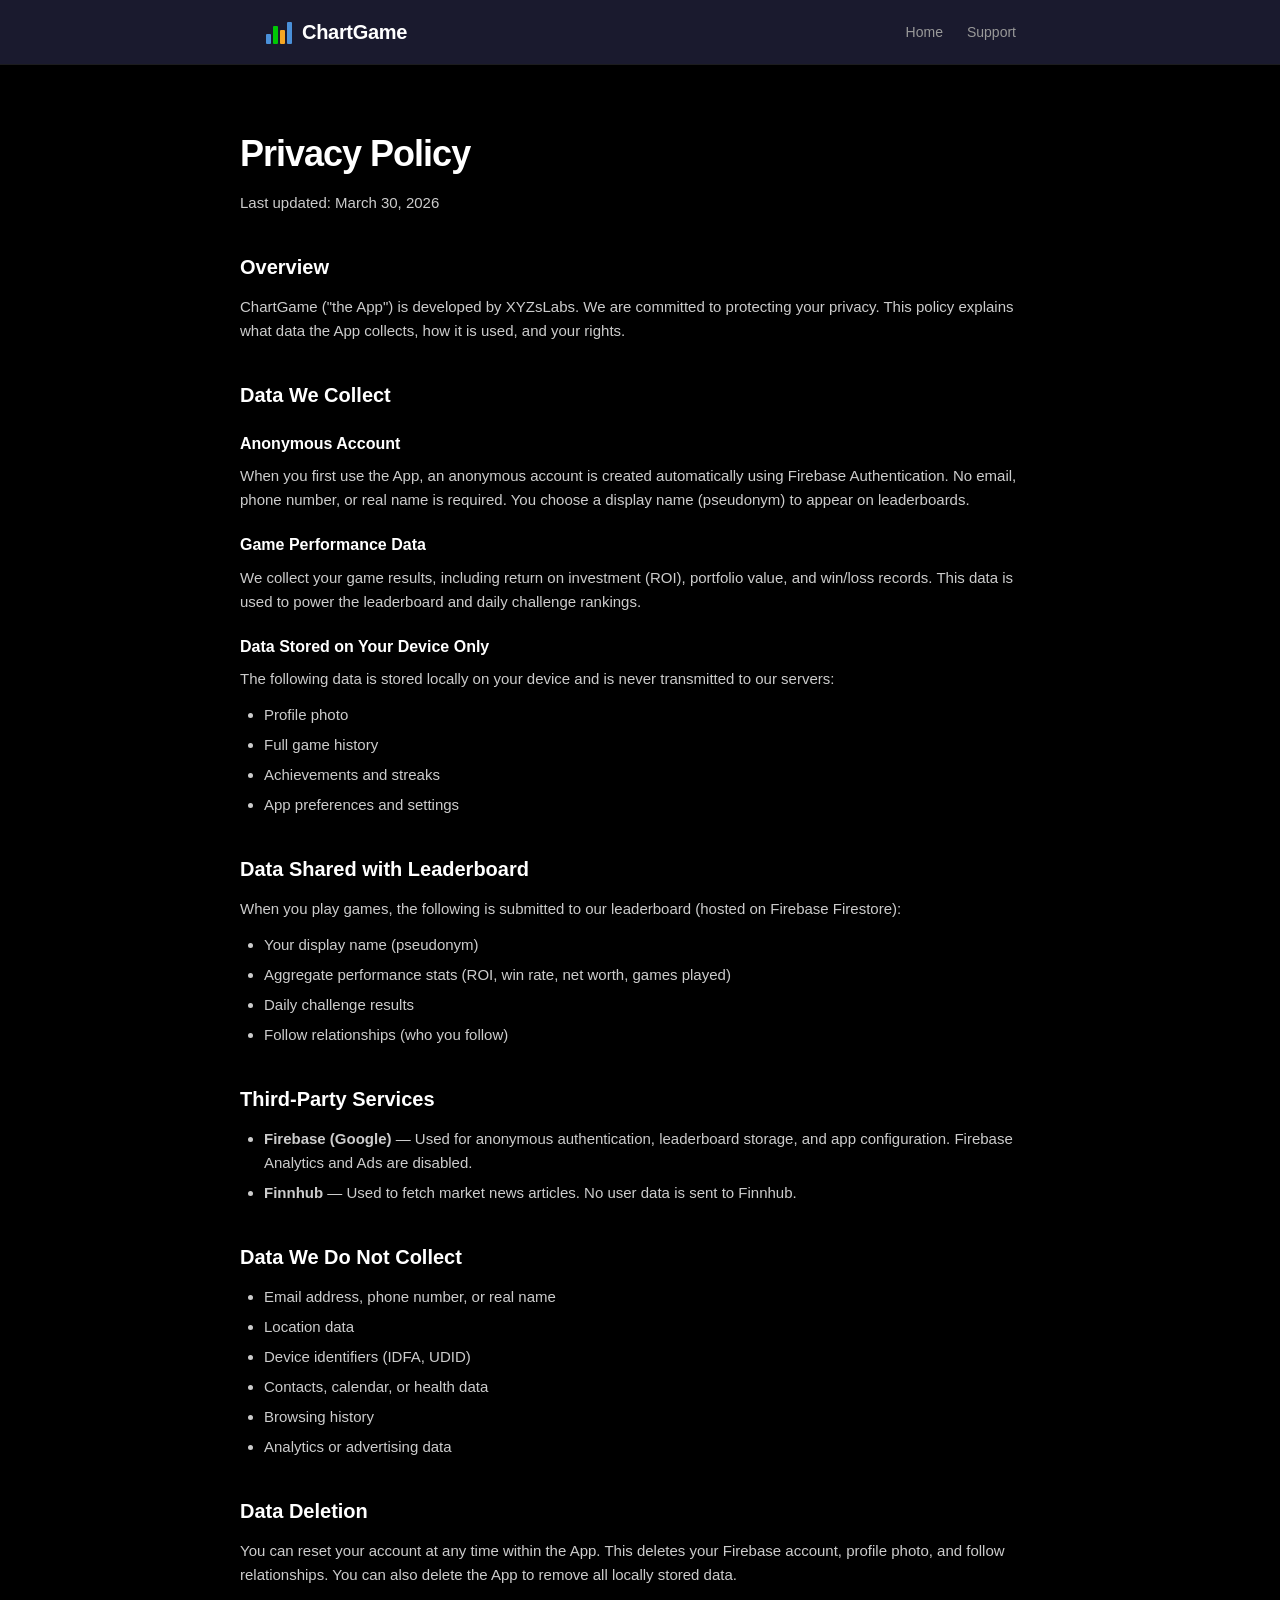
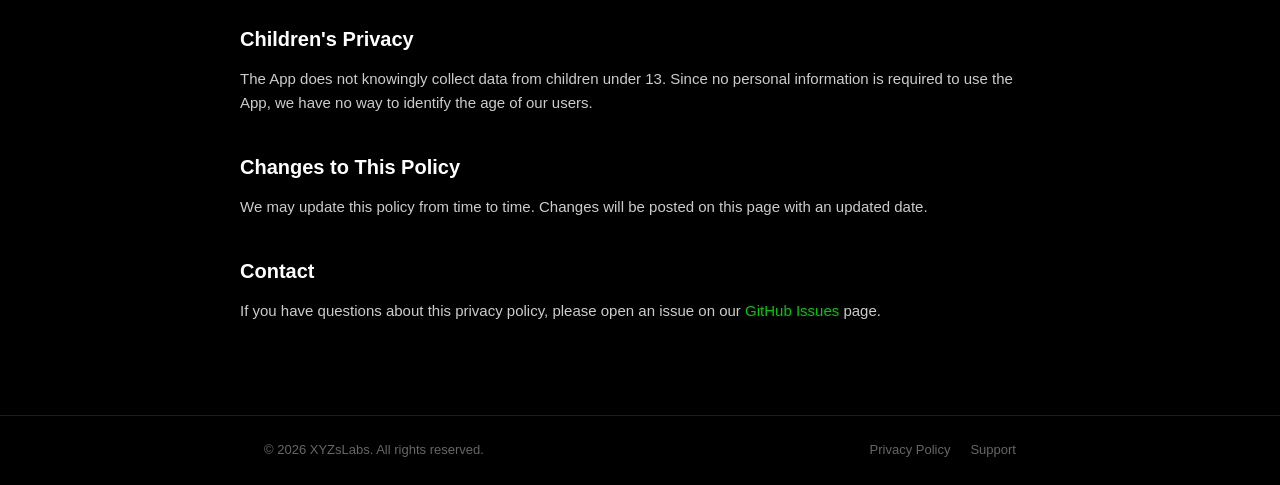
==== privacy.html @ 576191d2 "feat: add app website with landing page, privacy policy, and support page" ====
<!DOCTYPE html>
<html lang="en">
<head>
    <meta charset="UTF-8">
    <meta name="viewport" content="width=device-width, initial-scale=1.0">
    <title>Privacy Policy - ChartGame</title>
    <link rel="stylesheet" href="style.css">
</head>
<body>
    <header>
        <div class="container">
            <div class="logo">
                <a href="index.html" style="display:flex;align-items:center;gap:10px;text-decoration:none;color:inherit;">
                    <svg width="28" height="28" viewBox="0 0 28 28" fill="none">
                        <rect x="2" y="16" width="5" height="10" rx="1" fill="#4A90D9"/>
                        <rect x="9" y="8" width="5" height="18" rx="1" fill="#00C805"/>
                        <rect x="16" y="12" width="5" height="14" rx="1" fill="#F5A623"/>
                        <rect x="23" y="4" width="5" height="22" rx="1" fill="#4A90D9"/>
                    </svg>
                    <span>ChartGame</span>
                </a>
            </div>
            <nav>
                <a href="index.html">Home</a>
                <a href="support.html">Support</a>
            </nav>
        </div>
    </header>

    <main>
        <div class="container page-content">
            <h1>Privacy Policy</h1>
            <p class="last-updated">Last updated: March 30, 2026</p>

            <h2>Overview</h2>
            <p>ChartGame ("the App") is developed by XYZsLabs. We are committed to protecting your privacy. This policy explains what data the App collects, how it is used, and your rights.</p>

            <h2>Data We Collect</h2>

            <h3>Anonymous Account</h3>
            <p>When you first use the App, an anonymous account is created automatically using Firebase Authentication. No email, phone number, or real name is required. You choose a display name (pseudonym) to appear on leaderboards.</p>

            <h3>Game Performance Data</h3>
            <p>We collect your game results, including return on investment (ROI), portfolio value, and win/loss records. This data is used to power the leaderboard and daily challenge rankings.</p>

            <h3>Data Stored on Your Device Only</h3>
            <p>The following data is stored locally on your device and is never transmitted to our servers:</p>
            <ul>
                <li>Profile photo</li>
                <li>Full game history</li>
                <li>Achievements and streaks</li>
                <li>App preferences and settings</li>
            </ul>

            <h2>Data Shared with Leaderboard</h2>
            <p>When you play games, the following is submitted to our leaderboard (hosted on Firebase Firestore):</p>
            <ul>
                <li>Your display name (pseudonym)</li>
                <li>Aggregate performance stats (ROI, win rate, net worth, games played)</li>
                <li>Daily challenge results</li>
                <li>Follow relationships (who you follow)</li>
            </ul>

            <h2>Third-Party Services</h2>
            <ul>
                <li><strong>Firebase (Google)</strong> — Used for anonymous authentication, leaderboard storage, and app configuration. Firebase Analytics and Ads are disabled.</li>
                <li><strong>Finnhub</strong> — Used to fetch market news articles. No user data is sent to Finnhub.</li>
            </ul>

            <h2>Data We Do Not Collect</h2>
            <ul>
                <li>Email address, phone number, or real name</li>
                <li>Location data</li>
                <li>Device identifiers (IDFA, UDID)</li>
                <li>Contacts, calendar, or health data</li>
                <li>Browsing history</li>
                <li>Analytics or advertising data</li>
            </ul>

            <h2>Data Deletion</h2>
            <p>You can reset your account at any time within the App. This deletes your Firebase account, profile photo, and follow relationships. You can also delete the App to remove all locally stored data.</p>

            <h2>Children's Privacy</h2>
            <p>The App does not knowingly collect data from children under 13. Since no personal information is required to use the App, we have no way to identify the age of our users.</p>

            <h2>Changes to This Policy</h2>
            <p>We may update this policy from time to time. Changes will be posted on this page with an updated date.</p>

            <h2>Contact</h2>
            <p>If you have questions about this privacy policy, please open an issue on our <a href="https://github.com/XYZsLabs/ChartGame/issues">GitHub Issues</a> page.</p>
        </div>
    </main>

    <footer>
        <div class="container">
            <p>&copy; 2026 XYZsLabs. All rights reserved.</p>
            <div class="footer-links">
                <a href="privacy.html">Privacy Policy</a>
                <a href="support.html">Support</a>
            </div>
        </div>
    </footer>
</body>
</html>
---- style.css ----
* {
    margin: 0;
    padding: 0;
    box-sizing: border-box;
}

body {
    font-family: -apple-system, BlinkMacSystemFont, 'Segoe UI', Roboto, sans-serif;
    background: #000;
    color: #fff;
    line-height: 1.6;
    min-height: 100vh;
    display: flex;
    flex-direction: column;
}

.container {
    max-width: 800px;
    margin: 0 auto;
    padding: 0 24px;
}

/* Header */
header {
    background: #1a1a2e;
    border-bottom: 1px solid #1C1C1E;
    padding: 16px 0;
    position: sticky;
    top: 0;
    z-index: 10;
}

header .container {
    display: flex;
    justify-content: space-between;
    align-items: center;
}

.logo {
    display: flex;
    align-items: center;
    gap: 10px;
    font-size: 20px;
    font-weight: 600;
    letter-spacing: -0.3px;
}

nav {
    display: flex;
    gap: 24px;
}

nav a {
    color: #999;
    text-decoration: none;
    font-size: 14px;
    transition: color 0.2s;
}

nav a:hover {
    color: #fff;
}

/* Hero */
.hero {
    padding: 80px 0 60px;
    text-align: center;
}

.hero h1 {
    font-size: 48px;
    font-weight: 700;
    line-height: 1.1;
    letter-spacing: -1.5px;
    margin-bottom: 20px;
}

.subtitle {
    font-size: 18px;
    color: #999;
    max-width: 520px;
    margin: 0 auto 36px;
    line-height: 1.6;
}

.download-btn {
    display: inline-block;
    background: #00C805;
    color: #000;
    padding: 14px 32px;
    border-radius: 100px;
    text-decoration: none;
    font-weight: 600;
    font-size: 16px;
    transition: opacity 0.2s;
}

.download-btn:hover {
    opacity: 0.9;
}

/* Features */
.features {
    padding: 40px 0 80px;
}

.feature-grid {
    display: grid;
    grid-template-columns: 1fr 1fr;
    gap: 24px;
}

.feature {
    background: #1C1C1E;
    border-radius: 16px;
    padding: 28px;
}

.feature-icon {
    margin-bottom: 16px;
}

.feature h3 {
    font-size: 16px;
    font-weight: 600;
    margin-bottom: 8px;
}

.feature p {
    font-size: 14px;
    color: #999;
    line-height: 1.5;
}

/* Page Content (Privacy, Support) */
.page-content {
    padding: 60px 0 80px;
}

.page-content h1 {
    font-size: 36px;
    font-weight: 700;
    letter-spacing: -1px;
    margin-bottom: 8px;
}

.last-updated {
    color: #666;
    font-size: 14px;
    margin-bottom: 40px;
}

.page-content h2 {
    font-size: 20px;
    font-weight: 600;
    margin-top: 36px;
    margin-bottom: 12px;
}

.page-content h3 {
    font-size: 16px;
    font-weight: 600;
    margin-top: 20px;
    margin-bottom: 8px;
}

.page-content p {
    color: #ccc;
    font-size: 15px;
    margin-bottom: 12px;
}

.page-content ul {
    color: #ccc;
    font-size: 15px;
    padding-left: 24px;
    margin-bottom: 12px;
}

.page-content li {
    margin-bottom: 6px;
}

.page-content a {
    color: #00C805;
    text-decoration: none;
}

.page-content a:hover {
    text-decoration: underline;
}

/* Support Card */
.support-card {
    background: #1C1C1E;
    border-radius: 16px;
    padding: 36px;
    text-align: center;
    margin-bottom: 48px;
}

.support-card h2 {
    margin-top: 0;
}

.support-card p {
    max-width: 440px;
    margin: 0 auto 24px;
}

/* FAQ */
.faq h2 {
    margin-bottom: 20px;
}

.faq-item {
    border-bottom: 1px solid #1C1C1E;
    padding: 20px 0;
}

.faq-item:last-child {
    border-bottom: none;
}

.faq-item h3 {
    color: #fff;
    margin-top: 0;
    margin-bottom: 8px;
}

.faq-item p {
    margin-bottom: 0;
}

/* Footer */
footer {
    margin-top: auto;
    border-top: 1px solid #1C1C1E;
    padding: 24px 0;
}

footer .container {
    display: flex;
    justify-content: space-between;
    align-items: center;
}

footer p {
    color: #666;
    font-size: 13px;
}

.footer-links {
    display: flex;
    gap: 20px;
}

.footer-links a {
    color: #666;
    text-decoration: none;
    font-size: 13px;
    transition: color 0.2s;
}

.footer-links a:hover {
    color: #999;
}

/* Responsive */
@media (max-width: 600px) {
    .hero h1 {
        font-size: 32px;
    }

    .subtitle {
        font-size: 16px;
    }

    .feature-grid {
        grid-template-columns: 1fr;
    }

    footer .container {
        flex-direction: column;
        gap: 12px;
        text-align: center;
    }
}
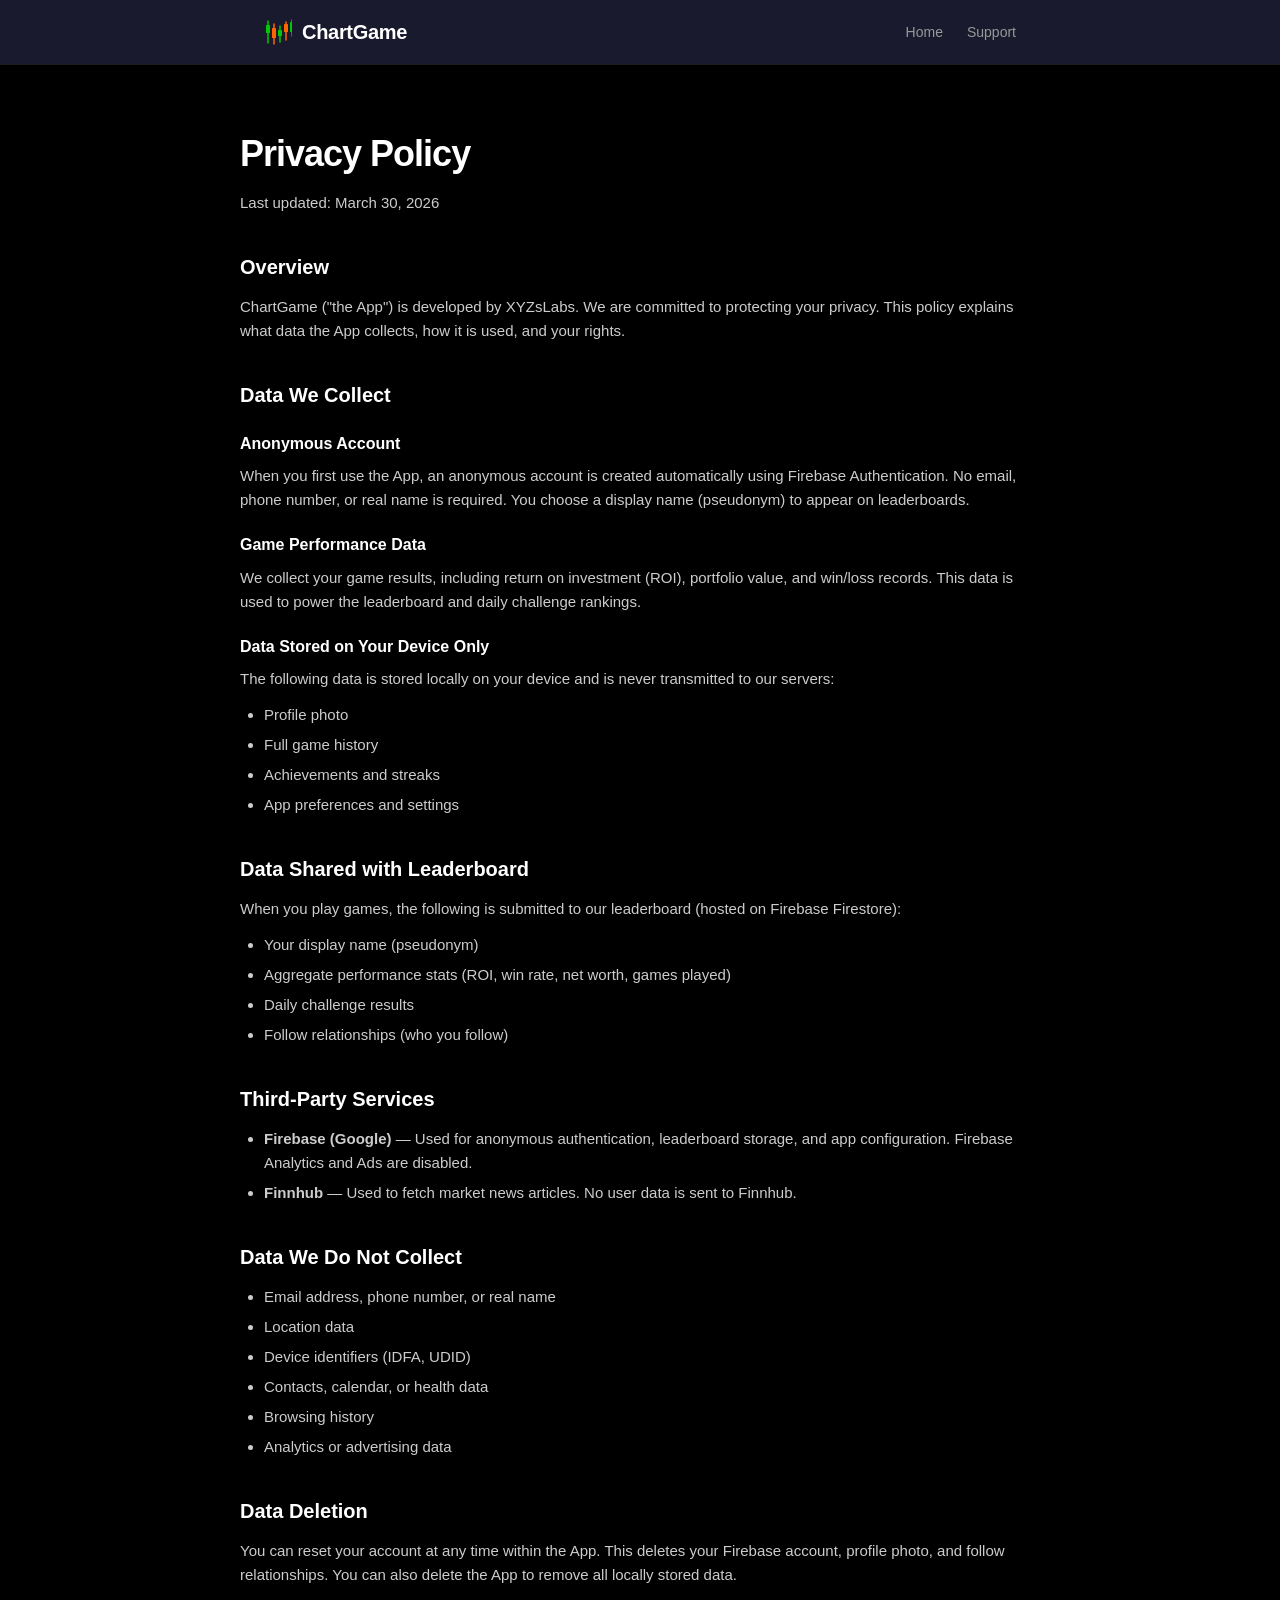
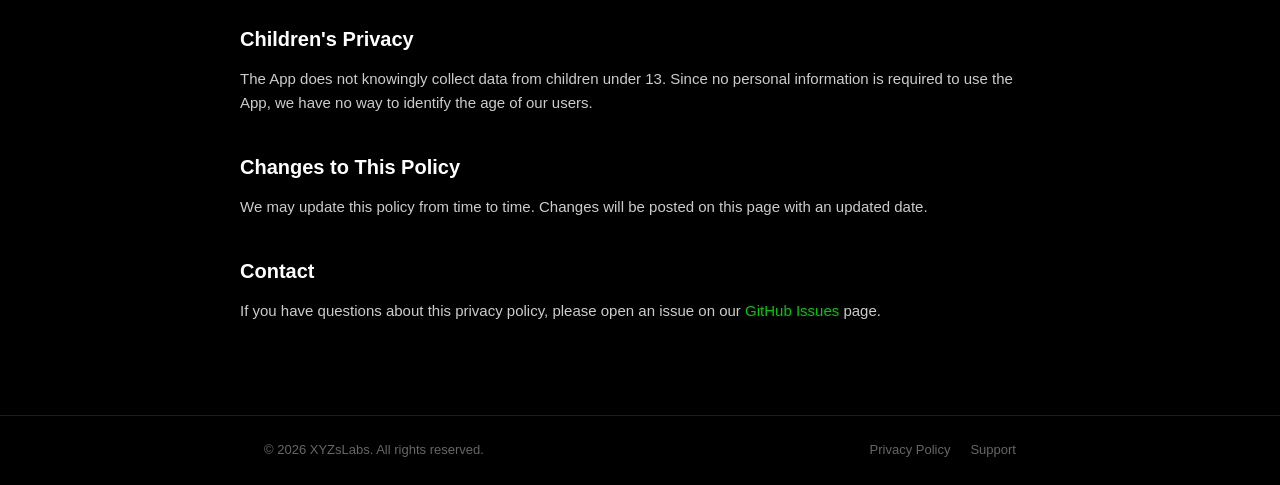
==== commit 4929d169: "fix: use candlestick logo matching app icon, fix support button text visibility" ====
--- a/privacy.html
+++ b/privacy.html
@@ -12,10 +12,16 @@
             <div class="logo">
                 <a href="index.html" style="display:flex;align-items:center;gap:10px;text-decoration:none;color:inherit;">
                     <svg width="28" height="28" viewBox="0 0 28 28" fill="none">
-                        <rect x="2" y="16" width="5" height="10" rx="1" fill="#4A90D9"/>
-                        <rect x="9" y="8" width="5" height="18" rx="1" fill="#00C805"/>
-                        <rect x="16" y="12" width="5" height="14" rx="1" fill="#F5A623"/>
-                        <rect x="23" y="4" width="5" height="22" rx="1" fill="#4A90D9"/>
+                        <line x1="4" y1="3" x2="4" y2="25" stroke="#00C805" stroke-width="1.5" stroke-linecap="round"/>
+                        <rect x="2" y="7" width="4" height="8" rx="0.5" fill="#00C805"/>
+                        <line x1="10" y1="6" x2="10" y2="26" stroke="#FF6600" stroke-width="1.5" stroke-linecap="round"/>
+                        <rect x="8" y="10" width="4" height="10" rx="0.5" fill="#FF6600"/>
+                        <line x1="16" y1="8" x2="16" y2="24" stroke="#00C805" stroke-width="1.5" stroke-linecap="round"/>
+                        <rect x="14" y="12" width="4" height="6" rx="0.5" fill="#00C805"/>
+                        <line x1="22" y1="4" x2="22" y2="22" stroke="#FF6600" stroke-width="1.5" stroke-linecap="round"/>
+                        <rect x="20" y="6" width="4" height="8" rx="0.5" fill="#FF6600"/>
+                        <line x1="28" y1="2" x2="28" y2="18" stroke="#00C805" stroke-width="1.5" stroke-linecap="round"/>
+                        <rect x="26" y="4" width="4" height="10" rx="0.5" fill="#00C805"/>
                     </svg>
                     <span>ChartGame</span>
                 </a>
--- a/style.css
+++ b/style.css
@@ -190,6 +190,14 @@
     text-decoration: underline;
 }
 
+.page-content a.download-btn {
+    color: #000;
+}
+
+.page-content a.download-btn:hover {
+    text-decoration: none;
+}
+
 /* Support Card */
 .support-card {
     background: #1C1C1E;
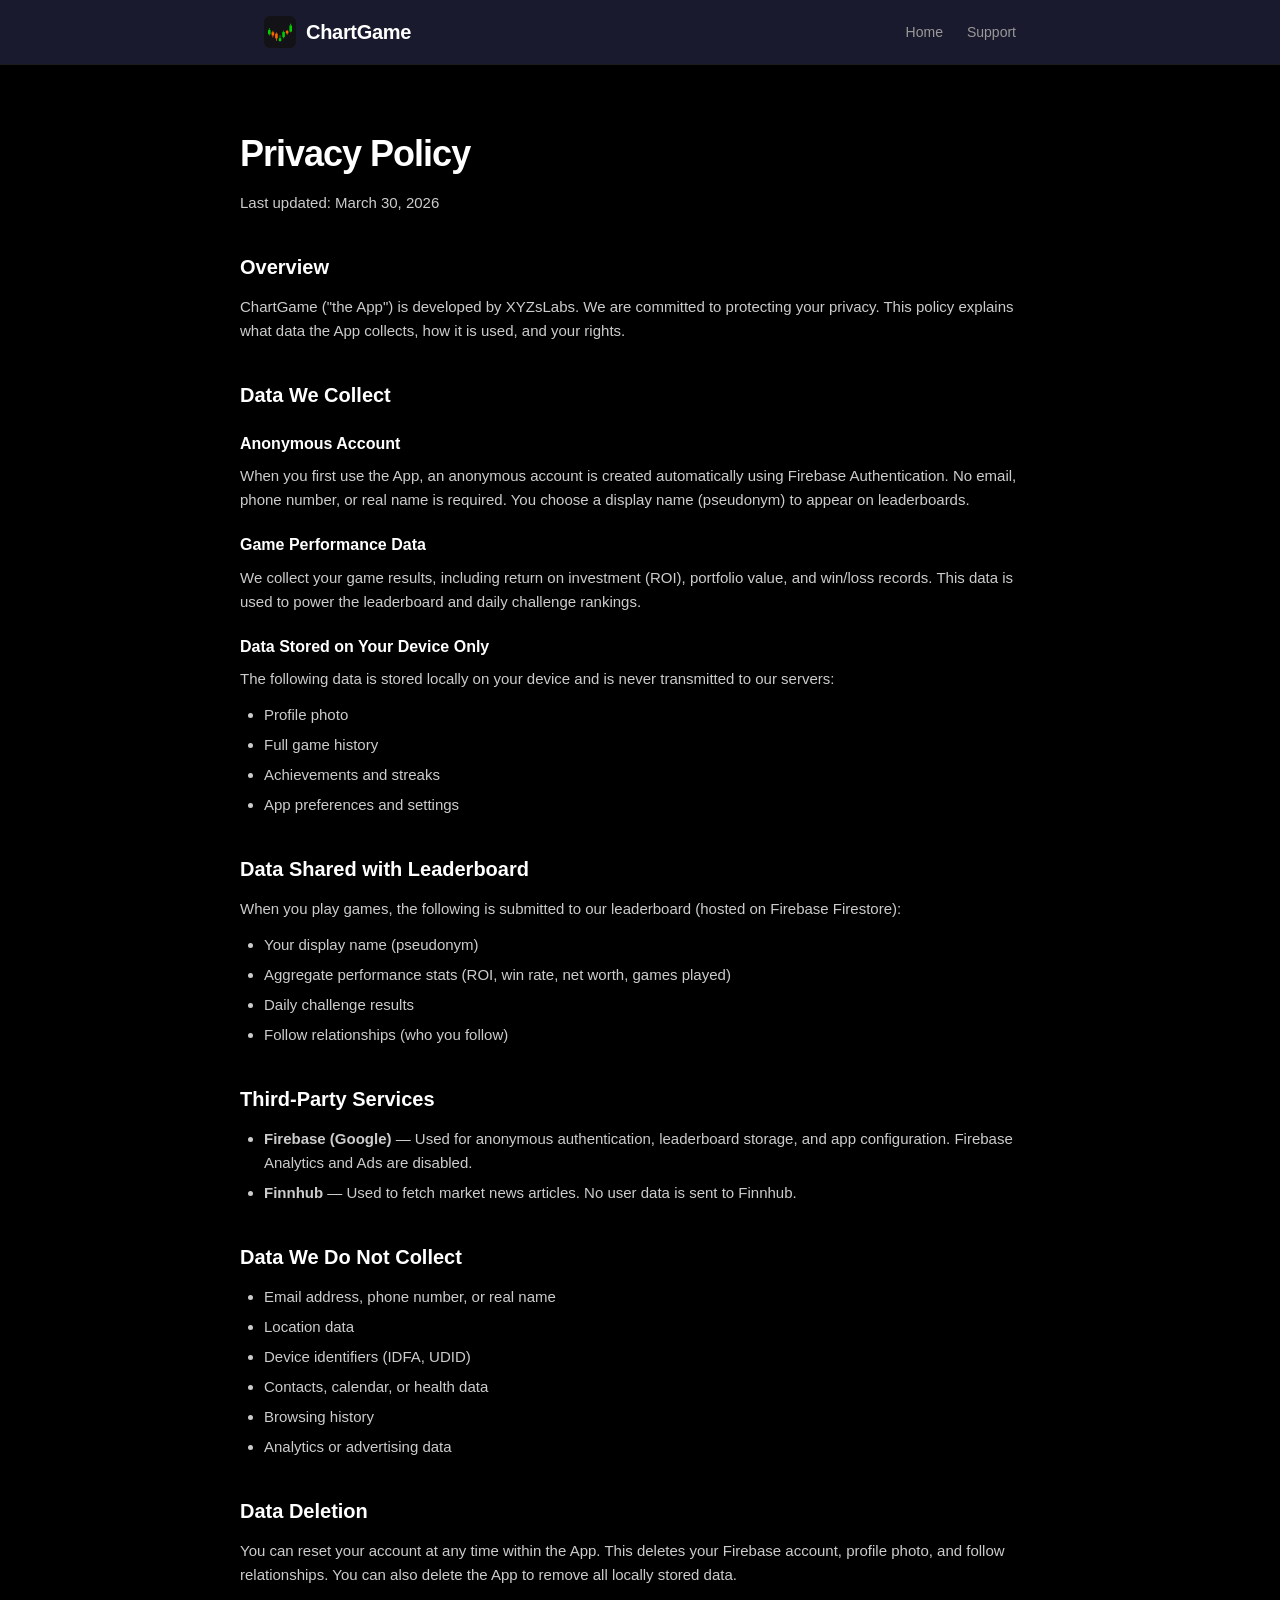
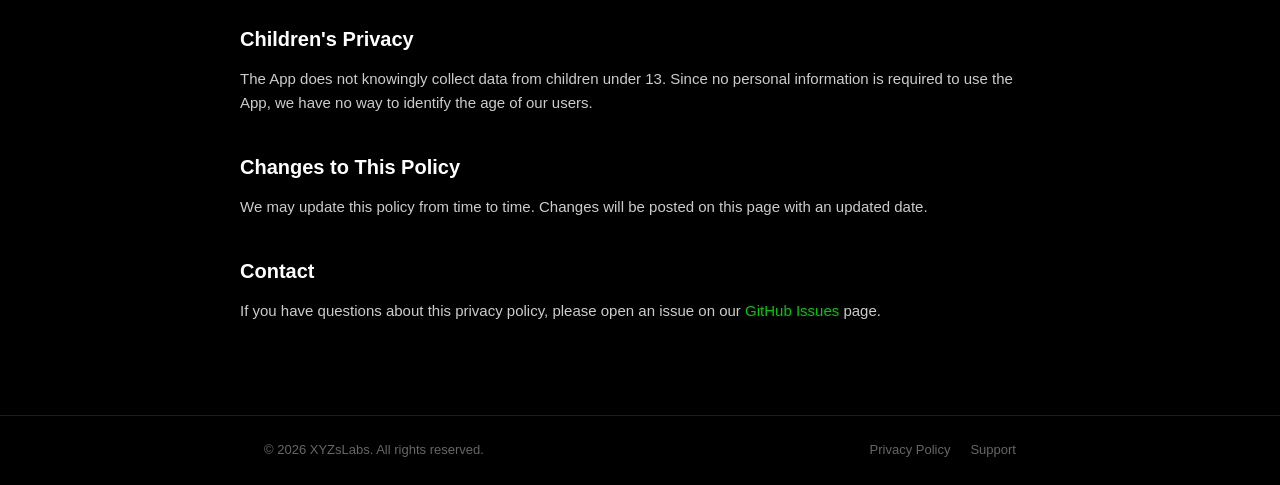
==== commit d847f626: "fix: use actual app icon for logo, fix support button text color" ====
--- a/privacy.html
+++ b/privacy.html
@@ -11,18 +11,7 @@
         <div class="container">
             <div class="logo">
                 <a href="index.html" style="display:flex;align-items:center;gap:10px;text-decoration:none;color:inherit;">
-                    <svg width="28" height="28" viewBox="0 0 28 28" fill="none">
-                        <line x1="4" y1="3" x2="4" y2="25" stroke="#00C805" stroke-width="1.5" stroke-linecap="round"/>
-                        <rect x="2" y="7" width="4" height="8" rx="0.5" fill="#00C805"/>
-                        <line x1="10" y1="6" x2="10" y2="26" stroke="#FF6600" stroke-width="1.5" stroke-linecap="round"/>
-                        <rect x="8" y="10" width="4" height="10" rx="0.5" fill="#FF6600"/>
-                        <line x1="16" y1="8" x2="16" y2="24" stroke="#00C805" stroke-width="1.5" stroke-linecap="round"/>
-                        <rect x="14" y="12" width="4" height="6" rx="0.5" fill="#00C805"/>
-                        <line x1="22" y1="4" x2="22" y2="22" stroke="#FF6600" stroke-width="1.5" stroke-linecap="round"/>
-                        <rect x="20" y="6" width="4" height="8" rx="0.5" fill="#FF6600"/>
-                        <line x1="28" y1="2" x2="28" y2="18" stroke="#00C805" stroke-width="1.5" stroke-linecap="round"/>
-                        <rect x="26" y="4" width="4" height="10" rx="0.5" fill="#00C805"/>
-                    </svg>
+                    <img src="appicon.png" alt="ChartGame" width="32" height="32" style="border-radius:6px;">
                     <span>ChartGame</span>
                 </a>
             </div>
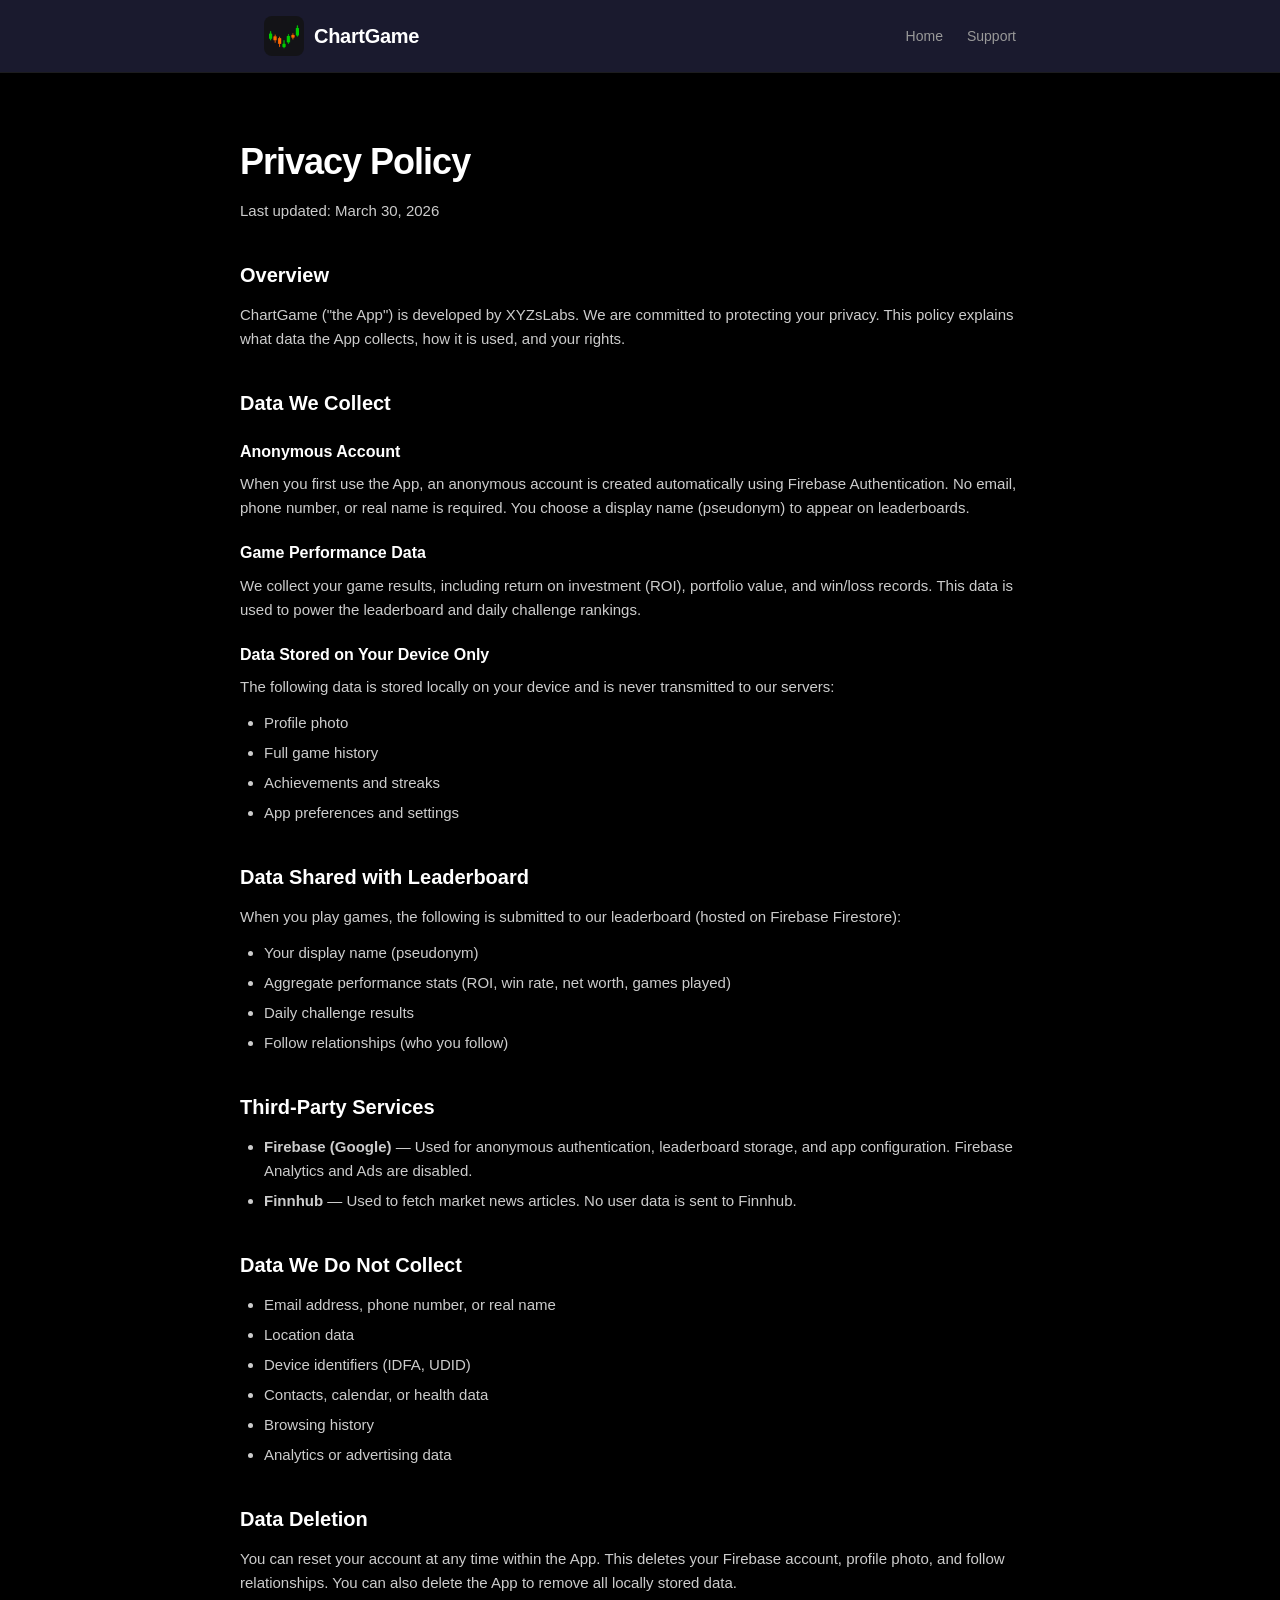
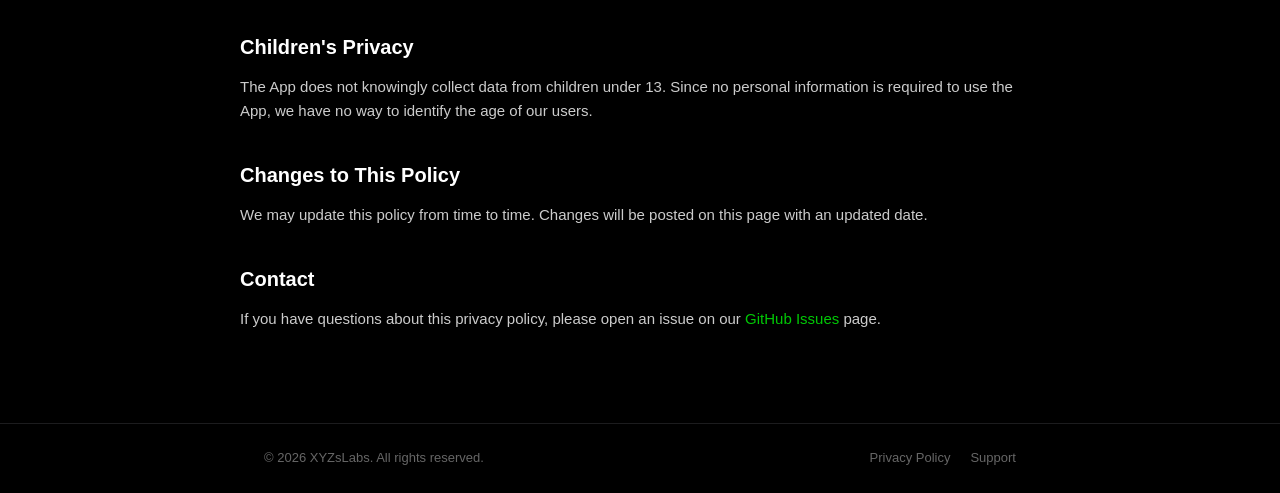
==== commit ba59eebd: "style: increase logo size from 32px to 40px" ====
--- a/privacy.html
+++ b/privacy.html
@@ -11,7 +11,7 @@
         <div class="container">
             <div class="logo">
                 <a href="index.html" style="display:flex;align-items:center;gap:10px;text-decoration:none;color:inherit;">
-                    <img src="appicon.png" alt="ChartGame" width="32" height="32" style="border-radius:6px;">
+                    <img src="appicon.png" alt="ChartGame" width="40" height="40" style="border-radius:8px;">
                     <span>ChartGame</span>
                 </a>
             </div>
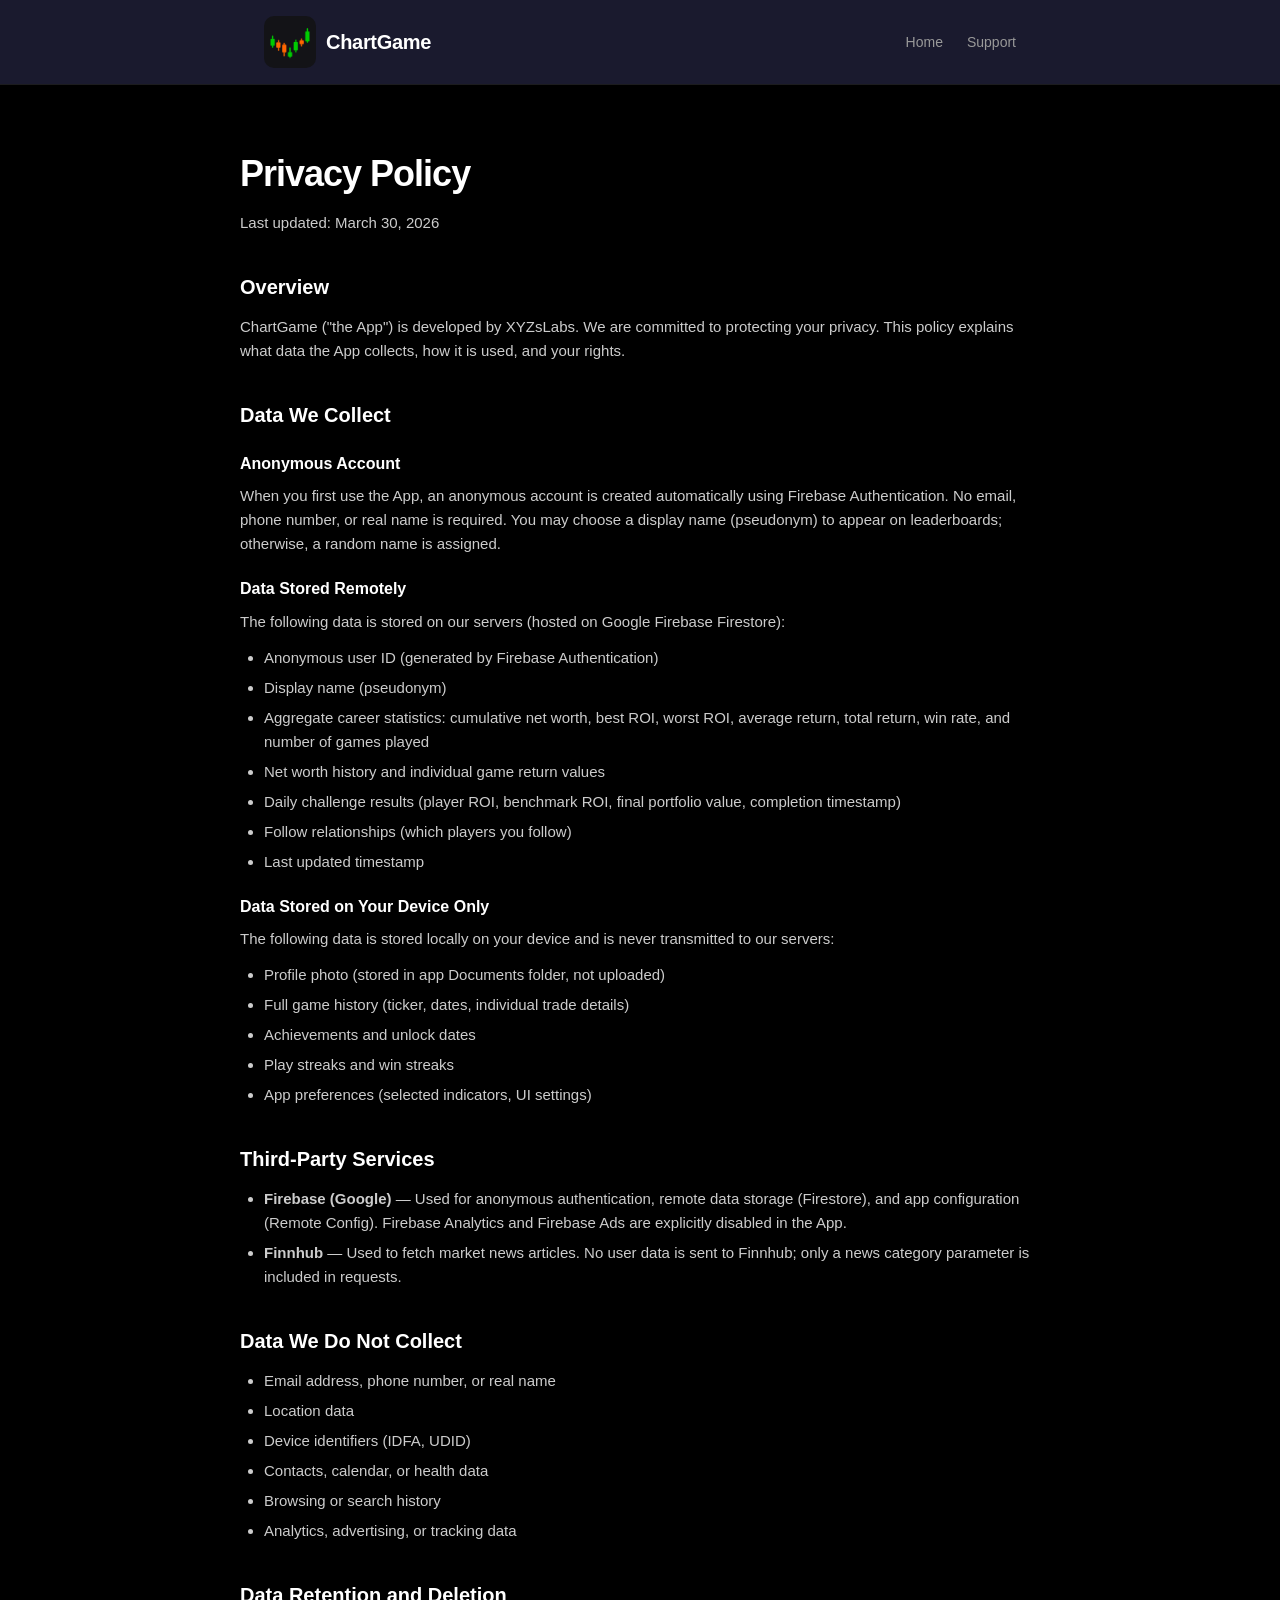
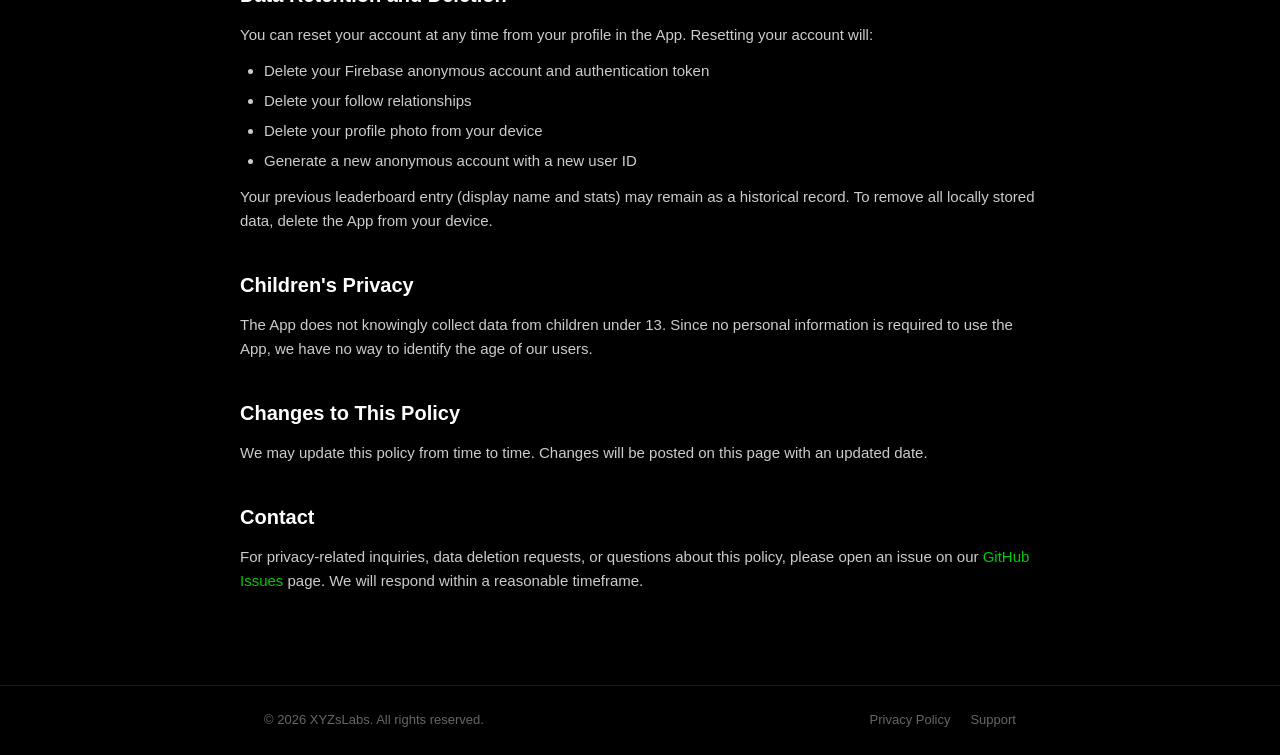
==== commit 510b6043: "fix: improve privacy policy precision and FAQ consistency" ====
--- a/privacy.html
+++ b/privacy.html
@@ -11,7 +11,7 @@
         <div class="container">
             <div class="logo">
                 <a href="index.html" style="display:flex;align-items:center;gap:10px;text-decoration:none;color:inherit;">
-                    <img src="appicon.png" alt="ChartGame" width="40" height="40" style="border-radius:8px;">
+                    <img src="appicon.png" alt="ChartGame" width="52" height="52" style="border-radius:10px;">
                     <span>ChartGame</span>
                 </a>
             </div>
@@ -33,33 +33,34 @@
             <h2>Data We Collect</h2>
 
             <h3>Anonymous Account</h3>
-            <p>When you first use the App, an anonymous account is created automatically using Firebase Authentication. No email, phone number, or real name is required. You choose a display name (pseudonym) to appear on leaderboards.</p>
+            <p>When you first use the App, an anonymous account is created automatically using Firebase Authentication. No email, phone number, or real name is required. You may choose a display name (pseudonym) to appear on leaderboards; otherwise, a random name is assigned.</p>
 
-            <h3>Game Performance Data</h3>
-            <p>We collect your game results, including return on investment (ROI), portfolio value, and win/loss records. This data is used to power the leaderboard and daily challenge rankings.</p>
+            <h3>Data Stored Remotely</h3>
+            <p>The following data is stored on our servers (hosted on Google Firebase Firestore):</p>
+            <ul>
+                <li>Anonymous user ID (generated by Firebase Authentication)</li>
+                <li>Display name (pseudonym)</li>
+                <li>Aggregate career statistics: cumulative net worth, best ROI, worst ROI, average return, total return, win rate, and number of games played</li>
+                <li>Net worth history and individual game return values</li>
+                <li>Daily challenge results (player ROI, benchmark ROI, final portfolio value, completion timestamp)</li>
+                <li>Follow relationships (which players you follow)</li>
+                <li>Last updated timestamp</li>
+            </ul>
 
             <h3>Data Stored on Your Device Only</h3>
             <p>The following data is stored locally on your device and is never transmitted to our servers:</p>
             <ul>
-                <li>Profile photo</li>
-                <li>Full game history</li>
-                <li>Achievements and streaks</li>
-                <li>App preferences and settings</li>
-            </ul>
-
-            <h2>Data Shared with Leaderboard</h2>
-            <p>When you play games, the following is submitted to our leaderboard (hosted on Firebase Firestore):</p>
-            <ul>
-                <li>Your display name (pseudonym)</li>
-                <li>Aggregate performance stats (ROI, win rate, net worth, games played)</li>
-                <li>Daily challenge results</li>
-                <li>Follow relationships (who you follow)</li>
+                <li>Profile photo (stored in app Documents folder, not uploaded)</li>
+                <li>Full game history (ticker, dates, individual trade details)</li>
+                <li>Achievements and unlock dates</li>
+                <li>Play streaks and win streaks</li>
+                <li>App preferences (selected indicators, UI settings)</li>
             </ul>
 
             <h2>Third-Party Services</h2>
             <ul>
-                <li><strong>Firebase (Google)</strong> — Used for anonymous authentication, leaderboard storage, and app configuration. Firebase Analytics and Ads are disabled.</li>
-                <li><strong>Finnhub</strong> — Used to fetch market news articles. No user data is sent to Finnhub.</li>
+                <li><strong>Firebase (Google)</strong> — Used for anonymous authentication, remote data storage (Firestore), and app configuration (Remote Config). Firebase Analytics and Firebase Ads are explicitly disabled in the App.</li>
+                <li><strong>Finnhub</strong> — Used to fetch market news articles. No user data is sent to Finnhub; only a news category parameter is included in requests.</li>
             </ul>
 
             <h2>Data We Do Not Collect</h2>
@@ -68,12 +69,19 @@
                 <li>Location data</li>
                 <li>Device identifiers (IDFA, UDID)</li>
                 <li>Contacts, calendar, or health data</li>
-                <li>Browsing history</li>
-                <li>Analytics or advertising data</li>
+                <li>Browsing or search history</li>
+                <li>Analytics, advertising, or tracking data</li>
             </ul>
 
-            <h2>Data Deletion</h2>
-            <p>You can reset your account at any time within the App. This deletes your Firebase account, profile photo, and follow relationships. You can also delete the App to remove all locally stored data.</p>
+            <h2>Data Retention and Deletion</h2>
+            <p>You can reset your account at any time from your profile in the App. Resetting your account will:</p>
+            <ul>
+                <li>Delete your Firebase anonymous account and authentication token</li>
+                <li>Delete your follow relationships</li>
+                <li>Delete your profile photo from your device</li>
+                <li>Generate a new anonymous account with a new user ID</li>
+            </ul>
+            <p>Your previous leaderboard entry (display name and stats) may remain as a historical record. To remove all locally stored data, delete the App from your device.</p>
 
             <h2>Children's Privacy</h2>
             <p>The App does not knowingly collect data from children under 13. Since no personal information is required to use the App, we have no way to identify the age of our users.</p>
@@ -82,7 +90,7 @@
             <p>We may update this policy from time to time. Changes will be posted on this page with an updated date.</p>
 
             <h2>Contact</h2>
-            <p>If you have questions about this privacy policy, please open an issue on our <a href="https://github.com/XYZsLabs/ChartGame/issues">GitHub Issues</a> page.</p>
+            <p>For privacy-related inquiries, data deletion requests, or questions about this policy, please open an issue on our <a href="https://github.com/XYZsLabs/ChartGame/issues">GitHub Issues</a> page. We will respond within a reasonable timeframe.</p>
         </div>
     </main>
 
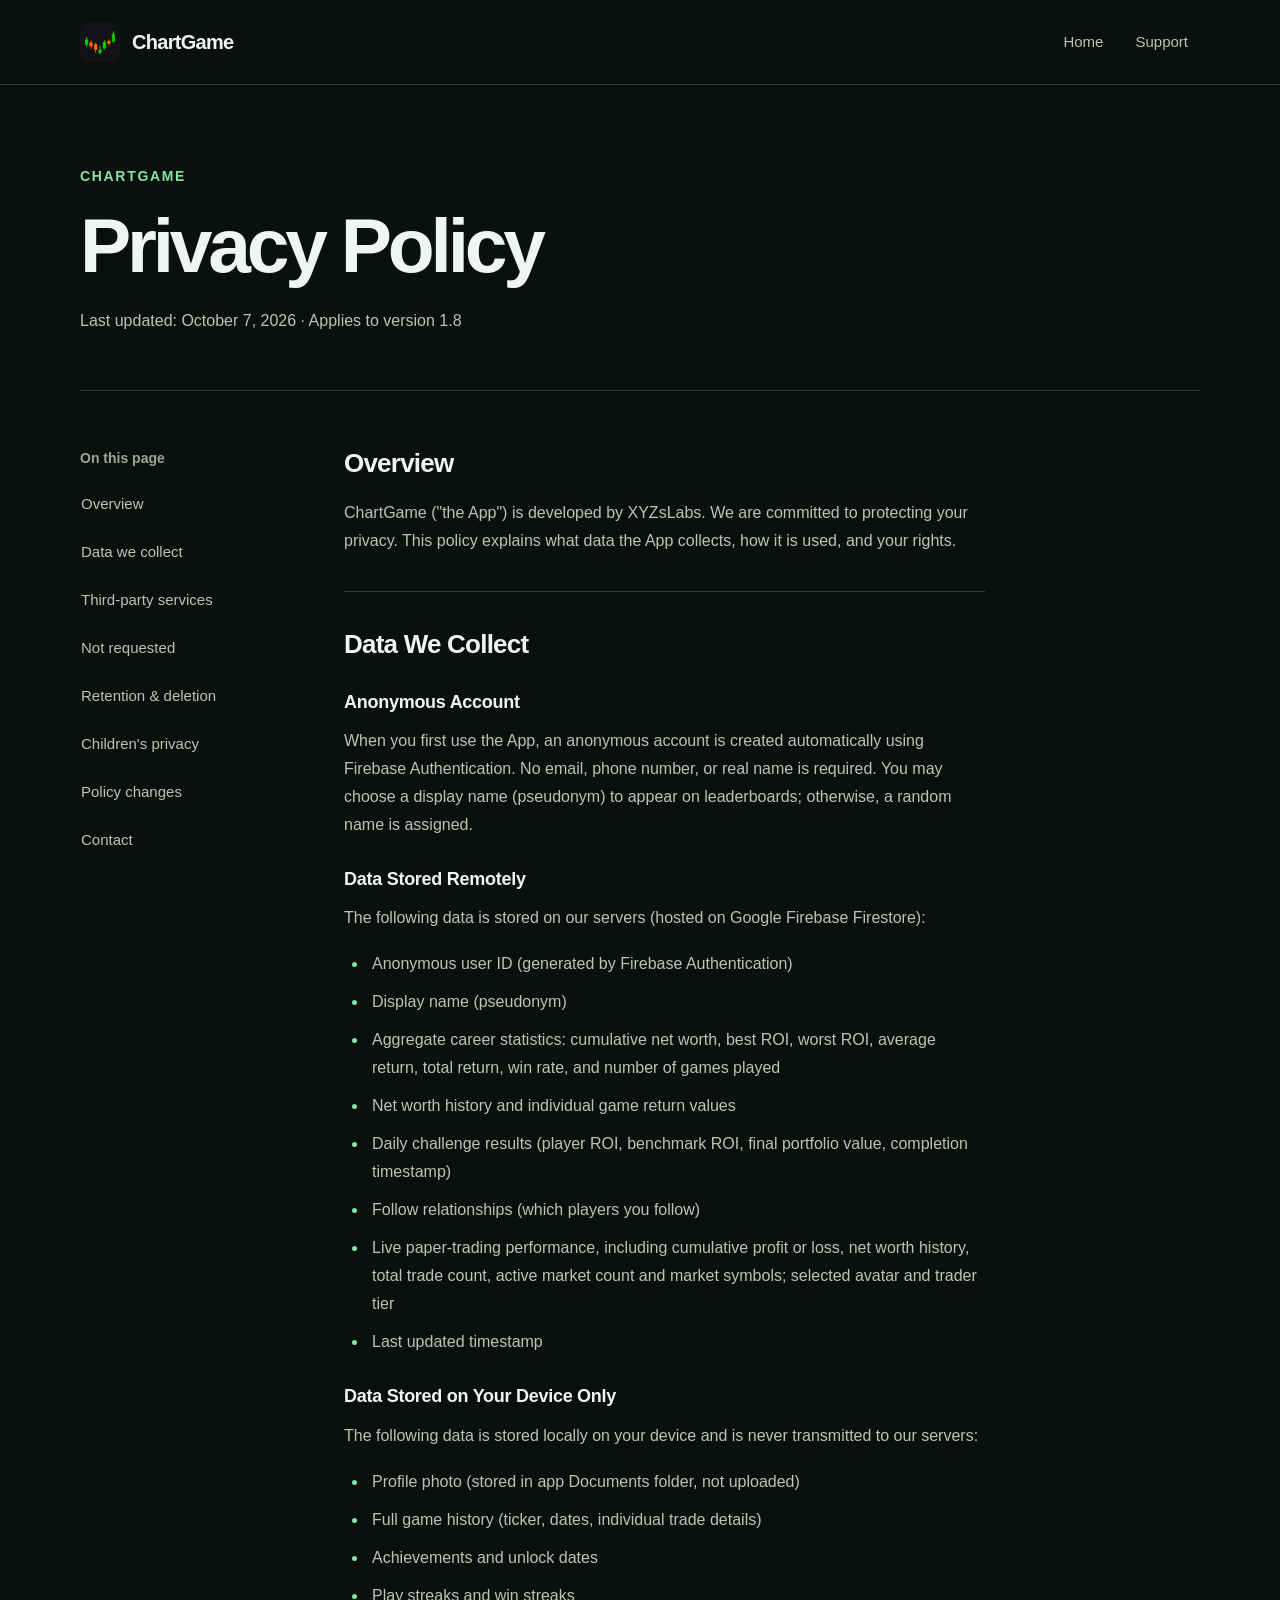
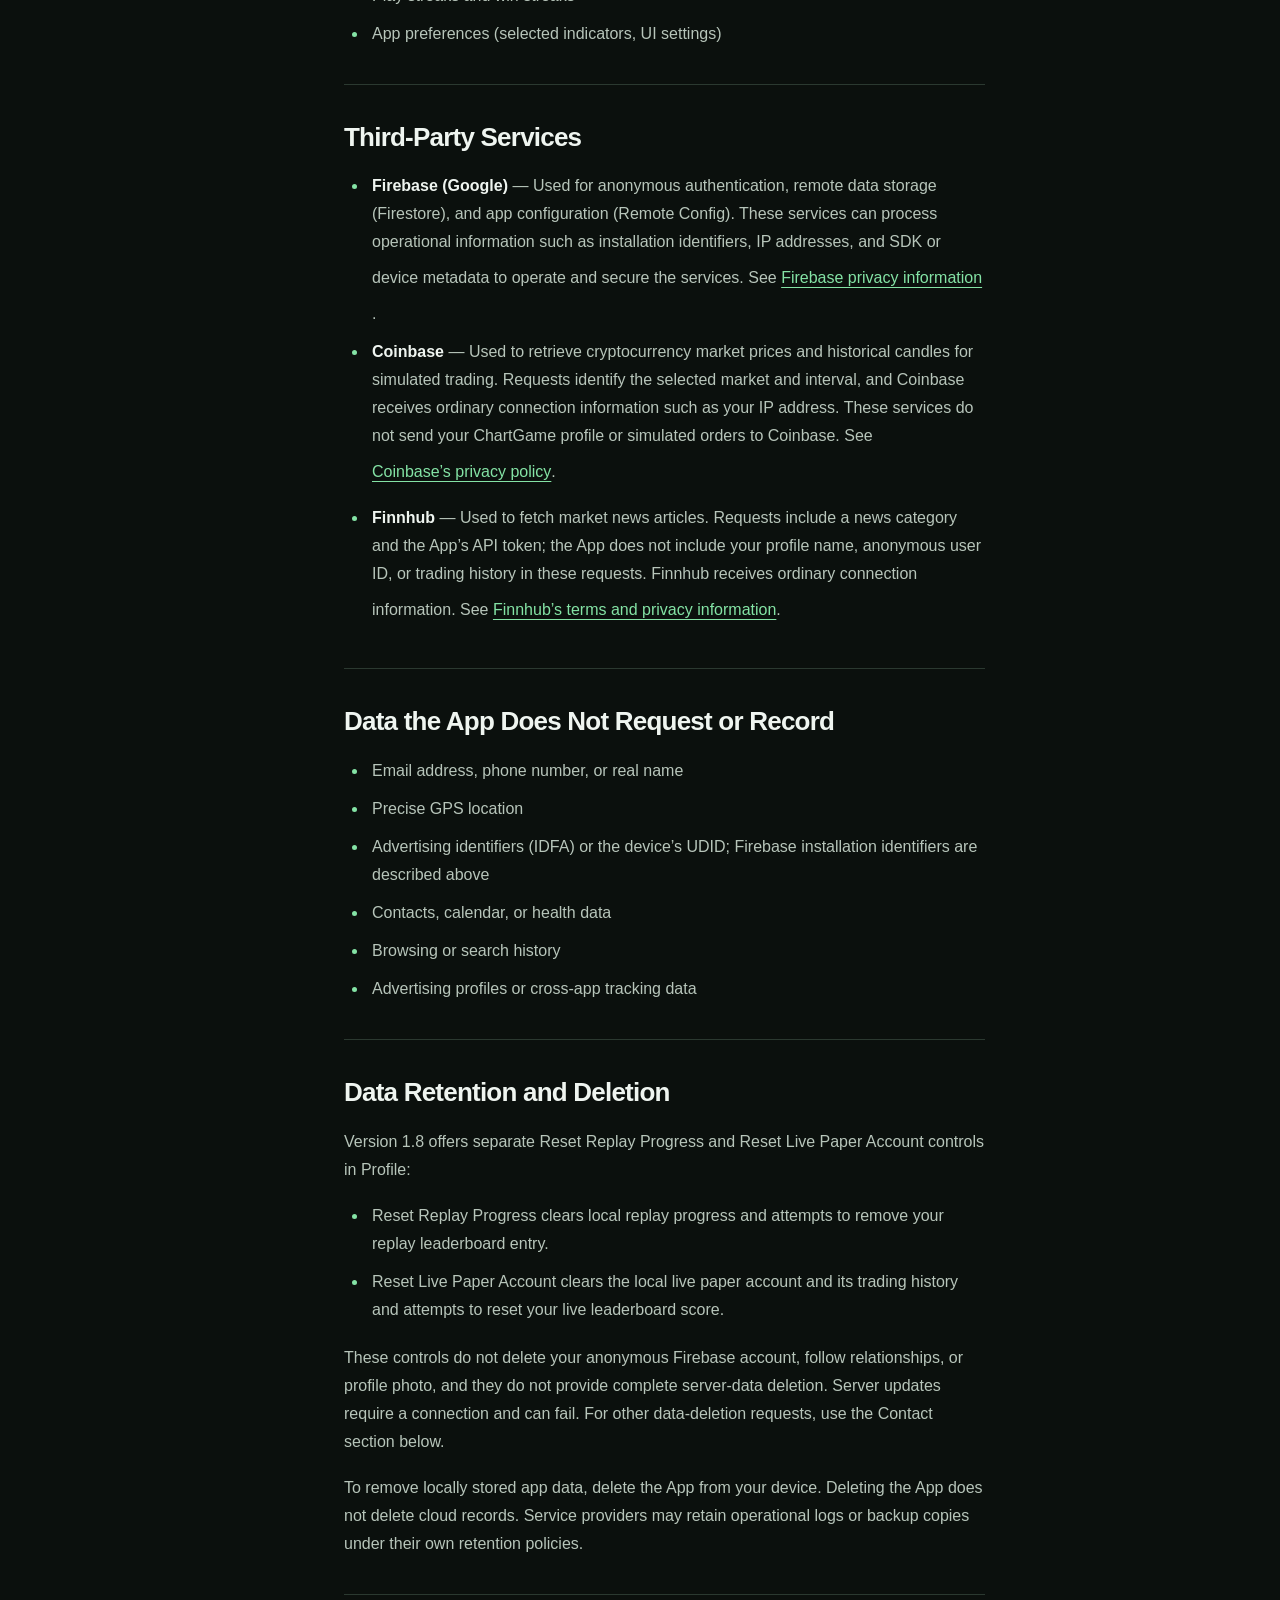
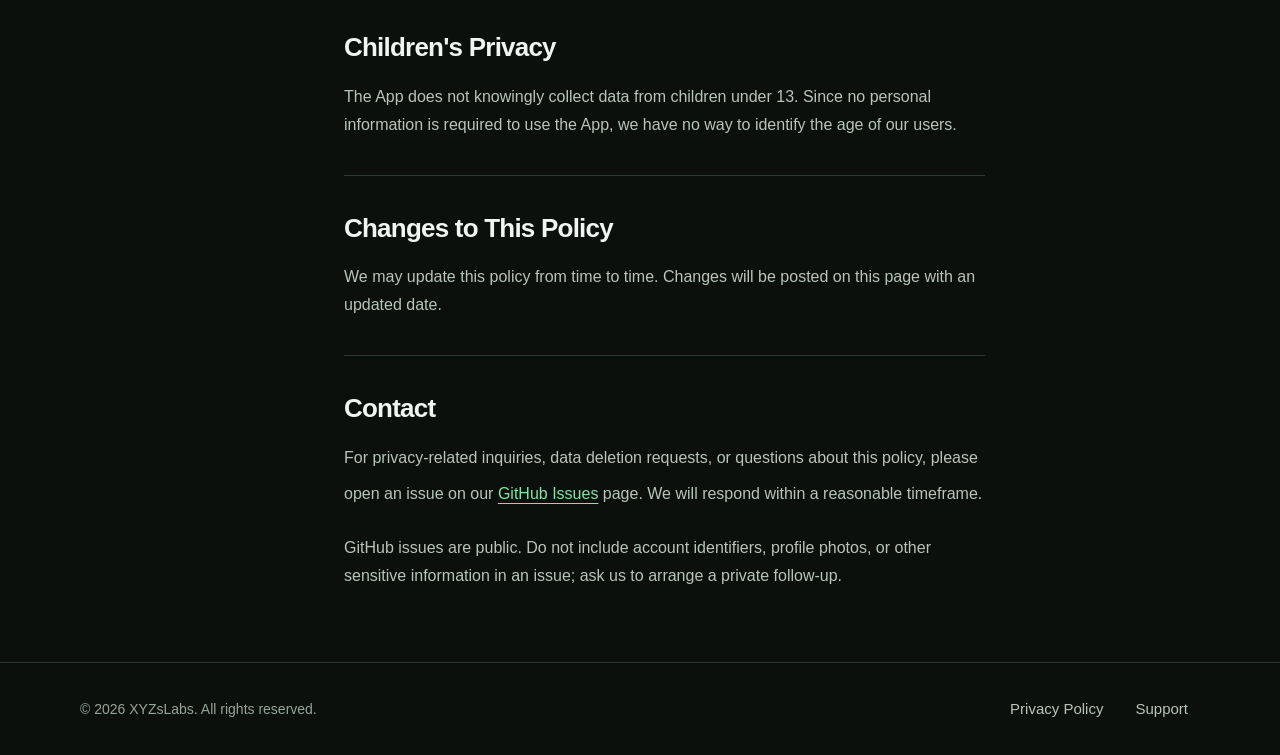
==== commit 03a8494a: "Refresh privacy page and clarify released 1.8 data handling" ====
--- a/privacy.html
+++ b/privacy.html
@@ -3,34 +3,197 @@
 <head>
     <meta charset="UTF-8">
     <meta name="viewport" content="width=device-width, initial-scale=1.0">
-    <title>Privacy Policy - ChartGame</title>
-    <link rel="stylesheet" href="style.css">
+    <meta name="color-scheme" content="dark">
+    <meta name="description" content="Read the ChartGame Privacy Policy, last updated October 7, 2026.">
+    <title>Privacy Policy — ChartGame</title>
+    <style>
+        .chartgame-page {
+            --background: #0b100d;
+            --surface: #121a15;
+            --surface-hover: #19241d;
+            --line: #2b3930;
+            --text: #eff5f0;
+            --muted: #b7c5ba;
+            --soft: #95a69a;
+            --accent: #84e3a5;
+            --accent-hover: #a3edbb;
+            --ink: #0c1b12;
+            margin: 0;
+            background: var(--background);
+            color: var(--text);
+            font-family: -apple-system, BlinkMacSystemFont, "Segoe UI", sans-serif;
+            font-size: 1rem;
+            line-height: 1.65;
+            -webkit-text-size-adjust: 100%;
+            overflow-wrap: anywhere;
+        }
+        .chartgame-page, .chartgame-page * { box-sizing: border-box; }
+        .chartgame-page a { color: var(--accent); text-underline-offset: 0.22em; }
+        .chartgame-page a:hover { color: var(--accent-hover); }
+        .chartgame-page :is(a):focus-visible {
+            outline: 3px solid var(--accent);
+            outline-offset: 5px;
+            border-radius: 4px;
+        }
+        .chartgame-page .shell { width: min(1120px, calc(100% - 96px)); margin-inline: auto; }
+        .chartgame-page .visually-hidden {
+            position: absolute;
+            width: 1px;
+            height: 1px;
+            padding: 0;
+            margin: -1px;
+            overflow: hidden;
+            clip-path: inset(50%);
+            white-space: nowrap;
+            border: 0;
+        }
+        .chartgame-page .skip-link {
+            position: absolute;
+            z-index: 5;
+            top: 12px;
+            left: 24px;
+            padding: 12px 18px;
+            background: var(--accent);
+            color: var(--ink);
+            font-weight: 650;
+            transform: translateY(-180%);
+        }
+        .chartgame-page .skip-link:focus { transform: none; }
+        .chartgame-page .site-header { border-bottom: 1px solid var(--line); }
+        .chartgame-page .header-inner {
+            display: flex;
+            align-items: center;
+            justify-content: space-between;
+            flex-wrap: wrap;
+            gap: 12px 24px;
+            padding-block: 20px;
+        }
+        .chartgame-page .brand {
+            display: inline-flex;
+            align-items: center;
+            gap: 12px;
+            min-height: 44px;
+            color: var(--text);
+            font-size: 1.25rem;
+            font-weight: 700;
+            letter-spacing: -0.035em;
+            text-decoration: none;
+        }
+        .chartgame-page .brand img { display: block; border-radius: 10px; flex: 0 0 auto; }
+        .chartgame-page .header-links, .chartgame-page .footer-links { display: flex; flex-wrap: wrap; gap: 8px; }
+        .chartgame-page .header-links a, .chartgame-page .footer-links a {
+            display: inline-flex;
+            align-items: center;
+            min-height: 44px;
+            padding: 8px 12px;
+            color: var(--muted);
+            font-size: 0.9375rem;
+            text-decoration: none;
+        }
+        .chartgame-page .header-links a:hover, .chartgame-page .footer-links a:hover { color: var(--text); }
+
+        .chartgame-page .eyebrow { display: block; margin: 0 0 18px; color: var(--accent); font-size: .875rem; font-weight: 650; letter-spacing: .12em; text-transform: uppercase; }
+        .chartgame-page h1 { margin: 0; font-size: clamp(2.75rem, 6vw, 5rem); font-weight: 700; line-height: 1.04; letter-spacing: -.055em; }
+        .chartgame-page .button { display: inline-flex; align-items: center; justify-content: center; gap: 20px; min-height: 52px; max-width: 100%; padding: 12px 20px; border: 1px solid transparent; border-radius: 10px; background: var(--accent); color: var(--ink); font-size: 1rem; font-weight: 700; line-height: 1.5; text-decoration: none; }
+        .chartgame-page .button:hover { background: var(--accent-hover); color: var(--ink); }
+        .chartgame-page .button:active { background: #70ca90; }
+        .chartgame-page .external-arrow { font-size: 1.25rem; line-height: 1; flex: 0 0 auto; }
+        .chartgame-page .site-footer { border-top: 1px solid var(--line); }
+        .chartgame-page .footer-inner { display: flex; align-items: center; justify-content: space-between; flex-wrap: wrap; gap: 12px 24px; padding-block: 24px; }
+        .chartgame-page .footer-inner p { margin: 0; color: var(--soft); font-size: .875rem; }
+        @media (max-width: 600px) {
+            .chartgame-page .shell { width: calc(100% - 48px); }
+            .chartgame-page .header-inner { gap: 12px; padding-block: 14px; }
+            .chartgame-page .brand { gap: 10px; font-size: 1.125rem; }
+            .chartgame-page .brand img { width: 36px; height: 36px; border-radius: 9px; }
+            .chartgame-page .header-links a { padding-inline: 6px; }
+            .chartgame-page .footer-inner { align-items: flex-start; }
+            .chartgame-page .footer-links { margin-left: -12px; }
+        }
+        @media (prefers-reduced-motion: reduce) {
+            .chartgame-page *, .chartgame-page *::before, .chartgame-page *::after { scroll-behavior: auto; animation: none; transition: none; }
+        }
+
+        .privacy-page .policy-hero { padding-block: 64px 48px; border-bottom: 1px solid var(--line); }
+        .privacy-page .last-updated { margin: 22px 0 0; color: var(--muted); font-size: 1rem; }
+        .privacy-page .policy-layout { display: grid; grid-template-columns: minmax(0, 1fr); gap: 40px; padding-block: 40px 72px; }
+        .privacy-page .contents { align-self: start; min-width: 0; }
+        .privacy-page .contents-label { display: block; margin: 0 0 12px; color: var(--soft); font-size: .875rem; font-weight: 600; }
+        .privacy-page .contents-links { display: grid; grid-template-columns: repeat(2, minmax(0, 1fr)); gap: 8px; }
+        .privacy-page .contents-links a { display: flex; align-items: center; min-height: 44px; padding: 8px 12px; border: 1px solid var(--line); border-radius: 8px; color: var(--muted); font-size: .9375rem; text-decoration: none; }
+        .privacy-page .contents-links a:hover { background: var(--surface); color: var(--text); }
+        .privacy-page .policy-content { min-width: 0; max-width: 72ch; }
+        .privacy-page .policy-section { scroll-margin-top: 32px; }
+        .privacy-page .policy-section + .policy-section { padding-top: 36px; margin-top: 36px; border-top: 1px solid var(--line); }
+        .privacy-page .policy-section h2 { margin: 0 0 18px; font-size: 1.625rem; font-weight: 650; line-height: 1.3; letter-spacing: -.03em; }
+        .privacy-page .policy-section h3 { margin: 28px 0 12px; font-size: 1.125rem; font-weight: 650; line-height: 1.4; letter-spacing: -.015em; }
+        .privacy-page .policy-section p { margin: 0 0 18px; color: var(--muted); line-height: 1.75; }
+        .privacy-page .policy-section p:last-child { margin-bottom: 0; }
+        .privacy-page .policy-section ul { margin: 0 0 20px; padding-left: 24px; color: var(--muted); }
+        .privacy-page .policy-section ul:last-child { margin-bottom: 0; }
+        .privacy-page .policy-section li { padding-left: 4px; line-height: 1.75; }
+        .privacy-page .policy-section li + li { margin-top: 10px; }
+        .privacy-page .policy-section li::marker { color: var(--accent); }
+        .privacy-page .policy-section strong { color: var(--text); font-weight: 650; }
+        .privacy-page .policy-section a { display: inline-flex; align-items: center; min-height: 44px; }
+        @media (min-width: 900px) {
+            .privacy-page .policy-hero { padding-block: 80px 56px; }
+            .privacy-page .policy-layout { grid-template-columns: 200px minmax(0, 1fr); gap: 64px; padding-top: 56px; }
+            .privacy-page .contents { position: sticky; top: 32px; }
+            .privacy-page .contents-links { grid-template-columns: minmax(0, 1fr); gap: 4px; }
+            .privacy-page .contents-links a { padding-inline: 0; border-color: transparent; }
+            .privacy-page .contents-links a:hover { background: transparent; color: var(--accent); }
+        }
+        @media (max-width: 600px) {
+            .privacy-page .policy-hero { padding-block: 44px 36px; }
+            .privacy-page .policy-layout { padding-block: 28px 48px; gap: 36px; }
+            .privacy-page .policy-section h2 { font-size: 1.375rem; }
+            .privacy-page .policy-section + .policy-section { padding-top: 28px; margin-top: 28px; }
+        }
+    </style>
 </head>
-<body>
-    <header>
-        <div class="container">
-            <div class="logo">
-                <a href="index.html" style="display:flex;align-items:center;gap:10px;text-decoration:none;color:inherit;">
-                    <img src="appicon.png" alt="ChartGame" width="52" height="52" style="border-radius:10px;">
-                    <span>ChartGame</span>
-                </a>
-            </div>
-            <nav>
+<body class="chartgame-page privacy-page">
+    <a class="skip-link" href="#main">Skip to content</a>
+    <header class="site-header">
+        <div class="shell header-inner">
+            <a class="brand" href="index.html" aria-label="ChartGame home">
+                <img src="appicon.png" alt="" width="40" height="40">
+                <span>ChartGame</span>
+            </a>
+            <nav class="header-links" aria-label="Main navigation">
                 <a href="index.html">Home</a>
                 <a href="support.html">Support</a>
             </nav>
         </div>
     </header>
-
-    <main>
-        <div class="container page-content">
+    <main id="main" class="shell" tabindex="-1">
+        <div class="policy-hero">
+            <span class="eyebrow">ChartGame</span>
             <h1>Privacy Policy</h1>
-            <p class="last-updated">Last updated: March 30, 2026</p>
-
-            <h2>Overview</h2>
+            <p class="last-updated">Last updated: October 7, 2026 · Applies to version 1.8</p>
+        </div>
+        <div class="policy-layout">
+            <aside class="contents" aria-label="Policy contents">
+                <span class="contents-label">On this page</span>
+                <nav class="contents-links" aria-label="Privacy Policy sections">
+                        <a href="#overview">Overview</a>
+                        <a href="#data-collected">Data we collect</a>
+                        <a href="#services">Third-party services</a>
+                        <a href="#not-collected">Not requested</a>
+                        <a href="#retention-deletion">Retention &amp; deletion</a>
+                        <a href="#children">Children's privacy</a>
+                        <a href="#policy-changes">Policy changes</a>
+                        <a href="#contact">Contact</a>
+                </nav>
+            </aside>
+            <article class="policy-content" aria-label="Privacy Policy">
+                <section class="policy-section" id="overview">
+                    <h2>Overview</h2>
             <p>ChartGame ("the App") is developed by XYZsLabs. We are committed to protecting your privacy. This policy explains what data the App collects, how it is used, and your rights.</p>
 
-            <h2>Data We Collect</h2>
+                            </section>
+                <section class="policy-section" id="data-collected">
+                    <h2>Data We Collect</h2>
 
             <h3>Anonymous Account</h3>
             <p>When you first use the App, an anonymous account is created automatically using Firebase Authentication. No email, phone number, or real name is required. You may choose a display name (pseudonym) to appear on leaderboards; otherwise, a random name is assigned.</p>
@@ -44,6 +207,7 @@
                 <li>Net worth history and individual game return values</li>
                 <li>Daily challenge results (player ROI, benchmark ROI, final portfolio value, completion timestamp)</li>
                 <li>Follow relationships (which players you follow)</li>
+                <li>Live paper-trading performance, including cumulative profit or loss, net worth history, total trade count, active market count and market symbols; selected avatar and trader tier</li>
                 <li>Last updated timestamp</li>
             </ul>
 
@@ -57,50 +221,64 @@
                 <li>App preferences (selected indicators, UI settings)</li>
             </ul>
 
-            <h2>Third-Party Services</h2>
-            <ul>
-                <li><strong>Firebase (Google)</strong> — Used for anonymous authentication, remote data storage (Firestore), and app configuration (Remote Config). Firebase Analytics and Firebase Ads are explicitly disabled in the App.</li>
-                <li><strong>Finnhub</strong> — Used to fetch market news articles. No user data is sent to Finnhub; only a news category parameter is included in requests.</li>
-            </ul>
-
-            <h2>Data We Do Not Collect</h2>
+                            </section>
+                <section class="policy-section" id="services">
+                    <h2>Third-Party Services</h2>
+            <ul>
+                <li><strong>Firebase (Google)</strong> — Used for anonymous authentication, remote data storage (Firestore), and app configuration (Remote Config). These services can process operational information such as installation identifiers, IP addresses, and SDK or device metadata to operate and secure the services. See <a href="https://firebase.google.com/support/privacy">Firebase privacy information</a>.</li>
+                <li><strong>Coinbase</strong> — Used to retrieve cryptocurrency market prices and historical candles for simulated trading. Requests identify the selected market and interval, and Coinbase receives ordinary connection information such as your IP address. These services do not send your ChartGame profile or simulated orders to Coinbase. See <a href="https://www.coinbase.com/legal/privacy">Coinbase’s privacy policy</a>.</li>
+                <li><strong>Finnhub</strong> — Used to fetch market news articles. Requests include a news category and the App’s API token; the App does not include your profile name, anonymous user ID, or trading history in these requests. Finnhub receives ordinary connection information. See <a href="https://finnhub.io/terms-of-service">Finnhub’s terms and privacy information</a>.</li>
+            </ul>
+
+                            </section>
+                <section class="policy-section" id="not-collected">
+                    <h2>Data the App Does Not Request or Record</h2>
             <ul>
                 <li>Email address, phone number, or real name</li>
-                <li>Location data</li>
-                <li>Device identifiers (IDFA, UDID)</li>
+                <li>Precise GPS location</li>
+                <li>Advertising identifiers (IDFA) or the device’s UDID; Firebase installation identifiers are described above</li>
                 <li>Contacts, calendar, or health data</li>
                 <li>Browsing or search history</li>
-                <li>Analytics, advertising, or tracking data</li>
-            </ul>
-
-            <h2>Data Retention and Deletion</h2>
-            <p>You can reset your account at any time from your profile in the App. Resetting your account will:</p>
-            <ul>
-                <li>Delete your Firebase anonymous account and authentication token</li>
-                <li>Delete your follow relationships</li>
-                <li>Delete your profile photo from your device</li>
-                <li>Generate a new anonymous account with a new user ID</li>
-            </ul>
-            <p>Your previous leaderboard entry (display name and stats) may remain as a historical record. To remove all locally stored data, delete the App from your device.</p>
-
-            <h2>Children's Privacy</h2>
+                <li>Advertising profiles or cross-app tracking data</li>
+            </ul>
+
+                            </section>
+                <section class="policy-section" id="retention-deletion">
+                    <h2>Data Retention and Deletion</h2>
+            <p>Version 1.8 offers separate Reset Replay Progress and Reset Live Paper Account controls in Profile:</p>
+            <ul>
+                <li>Reset Replay Progress clears local replay progress and attempts to remove your replay leaderboard entry.</li>
+                <li>Reset Live Paper Account clears the local live paper account and its trading history and attempts to reset your live leaderboard score.</li>
+            </ul>
+            <p>These controls do not delete your anonymous Firebase account, follow relationships, or profile photo, and they do not provide complete server-data deletion. Server updates require a connection and can fail. For other data-deletion requests, use the Contact section below.</p>
+            <p>To remove locally stored app data, delete the App from your device. Deleting the App does not delete cloud records. Service providers may retain operational logs or backup copies under their own retention policies.</p>
+
+                            </section>
+                <section class="policy-section" id="children">
+                    <h2>Children's Privacy</h2>
             <p>The App does not knowingly collect data from children under 13. Since no personal information is required to use the App, we have no way to identify the age of our users.</p>
 
-            <h2>Changes to This Policy</h2>
+                            </section>
+                <section class="policy-section" id="policy-changes">
+                    <h2>Changes to This Policy</h2>
             <p>We may update this policy from time to time. Changes will be posted on this page with an updated date.</p>
 
-            <h2>Contact</h2>
+                            </section>
+                <section class="policy-section" id="contact">
+                    <h2>Contact</h2>
             <p>For privacy-related inquiries, data deletion requests, or questions about this policy, please open an issue on our <a href="https://github.com/XYZsLabs/ChartGame/issues">GitHub Issues</a> page. We will respond within a reasonable timeframe.</p>
+            <p>GitHub issues are public. Do not include account identifiers, profile photos, or other sensitive information in an issue; ask us to arrange a private follow-up.</p>
+                        </section>
+            </article>
         </div>
     </main>
-
-    <footer>
-        <div class="container">
+    <footer class="site-footer">
+        <div class="shell footer-inner">
             <p>&copy; 2026 XYZsLabs. All rights reserved.</p>
-            <div class="footer-links">
-                <a href="privacy.html">Privacy Policy</a>
+            <nav class="footer-links" aria-label="Footer navigation">
+                <a href="privacy.html" aria-current="page">Privacy Policy</a>
                 <a href="support.html">Support</a>
-            </div>
+            </nav>
         </div>
     </footer>
 </body>
